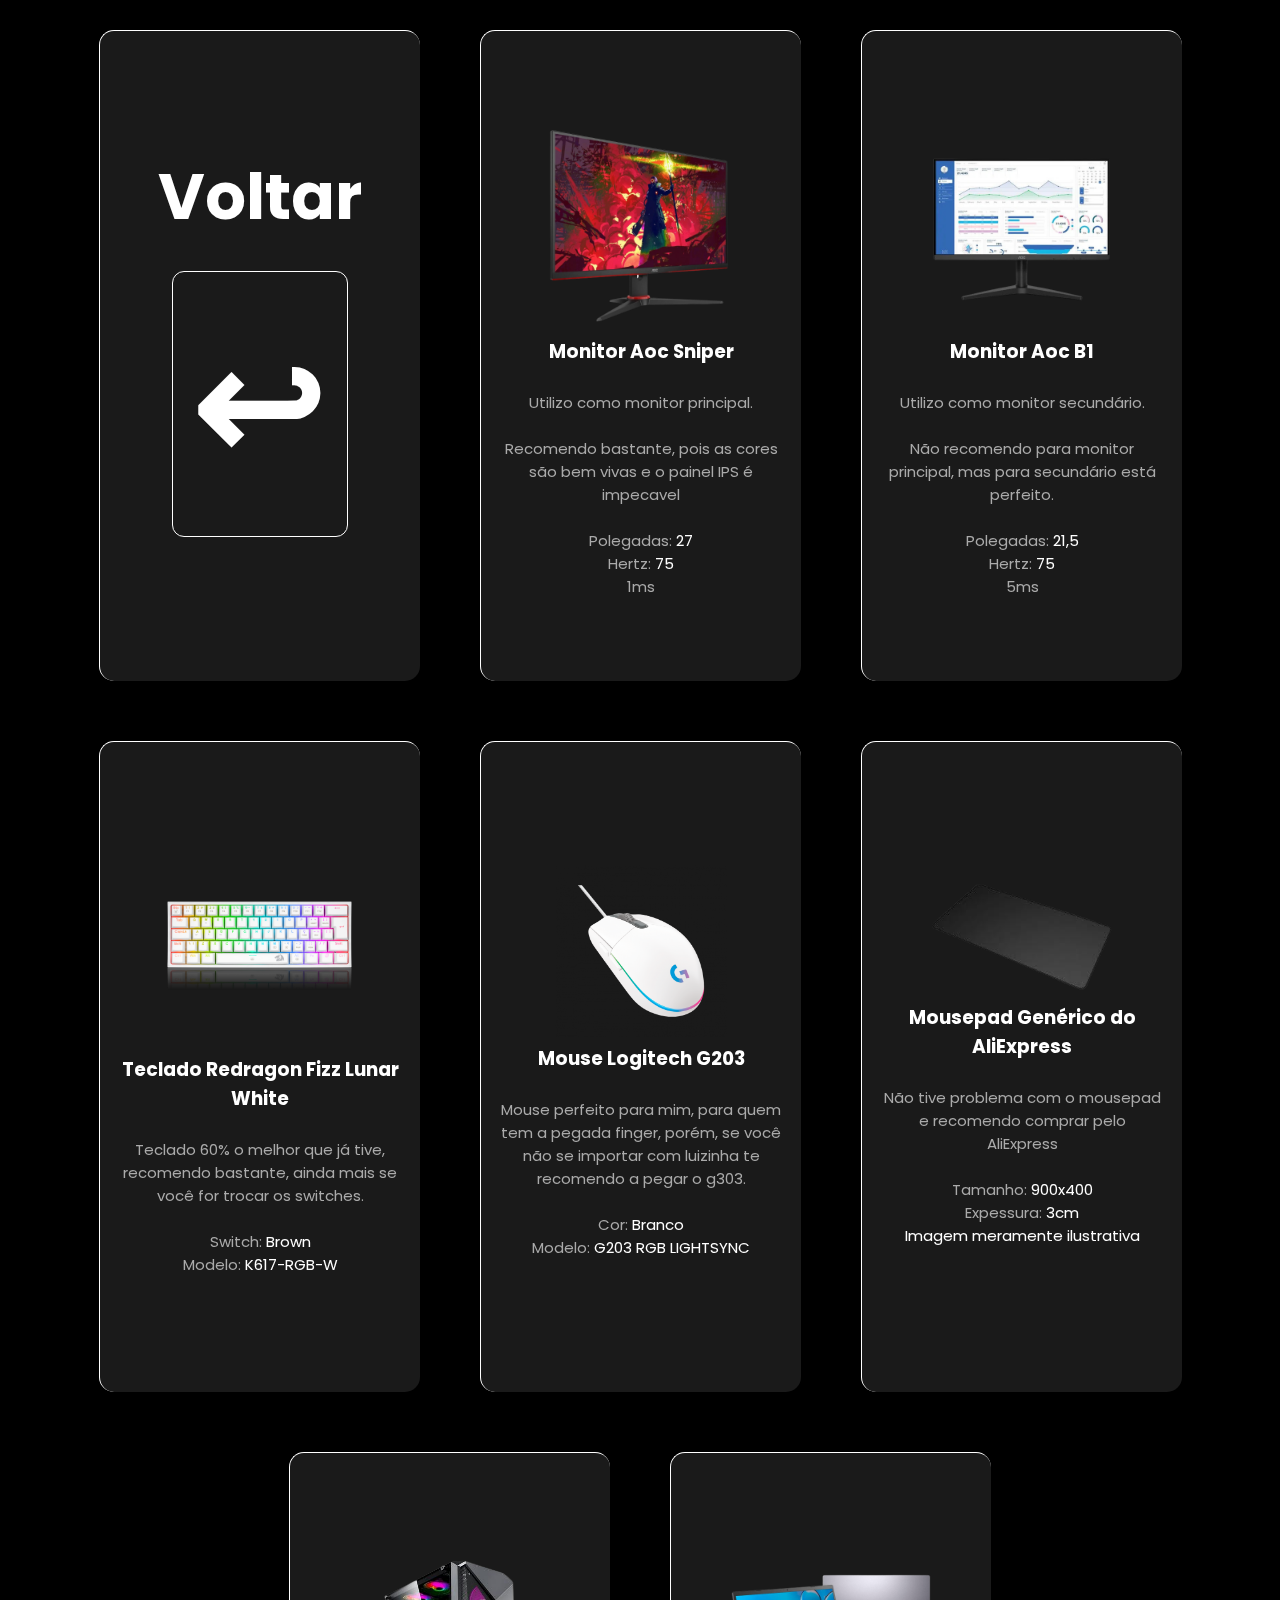
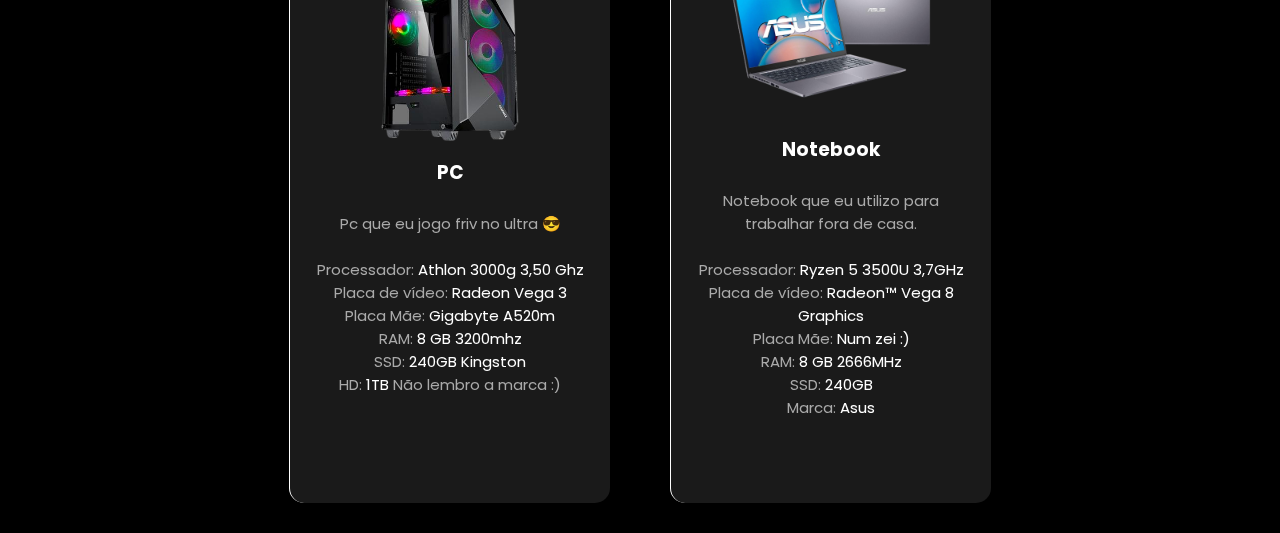
==== setup.html @ d5c881a3 "First commit" ====
<!DOCTYPE html>
<html lang="pt-br">
    <head>
        <link rel="preconnect" href="https://fonts.googleapis.com">
        <link rel="preconnect" href="https://fonts.gstatic.com" crossorigin>
        <link href="https://fonts.googleapis.com/css2?family=Poppins:wght@600&display=swap" rel="stylesheet">
        <link rel="preconnect" href="https://fonts.googleapis.com">
        <link rel="preconnect" href="https://fonts.gstatic.com" crossorigin>
        <link href="https://fonts.googleapis.com/css2?family=Rubik:wght@500&display=swap" rel="stylesheet">
        <link rel="stylesheet" href="css/style.css">
        <meta charset="UTF-8">
        <meta http-equiv="X-UA-Compatible" content="IE=edge">
        <meta name="viewport" content="width=device-width, initial-scale=1.0">
        <title>Setup - LorS</title>
    </head>
    <body>
        <div class="container">
            <div class="card">
                <div class="content">
                    <h1>Voltar</h1>
                    <h2><a href="index.html">↩</a></h2>
                </div>
            </div>
            <div class="card">
                <div class="content">
                    <br>
                    <img src="img/monitor.webp" alt="">
                    <h3>Monitor Aoc Sniper</h3>
                    <br>
                    <p>
                        Utilizo como monitor principal.
                        <br><br>
                        Recomendo bastante, pois as cores são bem vivas e o painel IPS é impecavel
                        <br>
                        <br>
                        Polegadas: <span style="color: white;">27</span>
                        <br>
                        Hertz: <span style="color: white;">75</span>
                        <br>
                        1ms
                    </p>
                </div>
            </div>
            <div class="card">
                <div class="content">
                    <br>
                    <img src="img/monitor2.webp" alt="">
                    <h3>Monitor Aoc B1</h3>
                    <br>
                    <p>
                        Utilizo como monitor secundário.
                        <br><br>
                        Não recomendo para monitor principal, mas para secundário está perfeito.
                        <br>
                        <br>
                        Polegadas: <span style="color: white;">21,5</span>
                        <br>
                        Hertz: <span style="color: white;">75</span>
                        <br>
                        5ms
                    </p>
                </div>
            </div>
            <div class="card">
                <div class="content">
                    <br>
                    <img src="img/teclado.webp" alt="">
                    <h3>Teclado Redragon Fizz Lunar White</h3>
                    <br>
                    <p>
                        Teclado 60% o melhor que já tive, recomendo bastante, ainda mais se você for trocar os switches.
                        <br>
                        <br>
                        Switch: <span class="white">Brown</span>
                        <br>
                        Modelo: <span class="white">K617-RGB-W</span>
                    </p>
                    <br>
                </div>
            </div>
            <div class="card">
                <div class="content">
                    <br>
                    <img src="img/mouse.webp" alt="">
                    <h3>Mouse Logitech G203</h3>
                    <br>
                    <p>
                        Mouse perfeito para mim, para quem tem a pegada finger, porém, se você não se importar com luizinha te recomendo a pegar o g303.
                        <br>
                        <br>
                        Cor: <span class="white">Branco</span>
                        <br>
                        Modelo: <span class="white">G203 RGB LIGHTSYNC</span>
                    </p>
                    <br>
                </div>
            </div>
            <div class="card">
                <div class="content">
                    <br>
                    <img src="img/mousepad.webp" alt="">
                    <h3>Mousepad Genérico do AliExpress</h3>
                    <br>
                    <p>
                        Não tive problema com o mousepad e recomendo comprar pelo AliExpress
                        <br>
                        <br>
                        Tamanho: <span class="white">900x400</span>
                        <br>
                        Expessura: <span class="white">3cm</span>
                        <br>
                        <span class="white">Imagem meramente ilustrativa</span>
                    </p>
                    <br>
                </div>
            </div>
            <div class="card">
                <div class="content">
                    <br>
                    <img src="img/pc.webp" alt="">
                    <h3>PC</h3>
                    <br>
                    <p>
                        Pc que eu jogo friv no ultra 😎
                        <br>
                        <br>
                        Processador: <span class="white">Athlon 3000g 3,50 Ghz </span>
                        <br>
                        Placa de vídeo: <span class="white">Radeon Vega 3</span>
                        <br>
                        Placa Mãe: <span class="white">Gigabyte A520m</span>
                        <br>
                        RAM: <span class="white">8 GB 3200mhz</span>
                        <br>
                        SSD: <span class="white">240GB Kingston</span>
                        <br>
                        HD: <span class="white">1TB</span> Não lembro a marca :)
                    </p>
                    <br>
                </div>
            </div>
            <div class="card">
                <div class="content">
                    <br>
                    <img src="img/notebook.webp" alt="">
                    <h3>Notebook</h3>
                    <br>
                    <p>
                        Notebook que eu utilizo para trabalhar fora de casa.
                        <br>
                        <br>
                        Processador: <span class="white">Ryzen 5 3500U 3,7GHz</span>
                        <br>
                        Placa de vídeo: <span class="white">Radeon™ Vega 8 Graphics</span>
                        <br>
                        Placa Mãe: <span class="white">Num zei :)</span>
                        <br>
                        RAM: <span class="white">8 GB 2666MHz</span>
                        <br>
                        SSD: <span class="white">240GB</span>
                        <br>
                        Marca: <span class="white">Asus</span>
                    </p>
                    <br>
                </div>
            </div>
        </div>
        <div class="area" >
                <ul class="circles">
                    <li></li>
                    <li></li>
                    <li></li>
                    <li></li>
                    <li></li>
                    <li></li>
                    <li></li>
                    <li></li>
                    <li></li>
                    <li></li>
                </ul>
        </div>

    <body>
        <div id="preloader">
            <div class="inner">
               <!-- HTML DA ANIMAÇÃO DO PRELOADER! -->
               <img src="img/load.gif">
            </div>
        </div>
    </body>
        <script src="js/preloader.js"></script>
        <script type="text/javascript" src="js/vanilla-tilts.js"></script>
        <script type="text/javascript">
        VanillaTilt.init(document.querySelectorAll(".card"), {
            max: 25,
            speed: 400,
        });
        
        </script>
    </body>
</html>
---- css/style.css ----
body{
	margin: 0;
	padding: 0;
	background-color: black;
	overflow-x:hidden;
    font-family: 'Poppins', sans-serif;
}

.white {
    color: white;
}

.logo-container{
    display: flex;
    justify-content: center;
}

.logo {
    width: 10em;
    margin-bottom: 50px;
}

.container {
    position: relative;
    display: flex;
    justify-content: center;
    align-items: center;
    max-width: 2000px;
    flex-wrap: wrap;
    z-index: 1;
}

.container .card {
    position: relative;
    width: 320px;
    height: 650px;
    margin: 30px;
    box-shadow: 20px 20px 50px rgba(0, 0, 0, 0.5);
    border-radius: 15px;
    background: rgba(255, 255, 255, 0.1);
    overflow: hidden;
    display: flex;
    justify-content: center;
    align-items: center;
    border-top: 1px solid rgb(255, 255, 255);
    border-left: 1px solid rgba(255,255,255);
    backdrop-filter: blur(5px);
}

.container .card .content img {
    width: 200px;
    border: 20px;
}

.container .card .content {
    padding: 20px;
    text-align: center;
    transition: 0.5;
    color: white;
}

.container .card .content p {
    margin-bottom: 10px;
    font-size: 15px;
    color: rgb(170, 170, 170);
}

.container .card .content h1
{
    margin-bottom: 40px ;
    font-size: 4em;
}

.container .card .content h2
{
    margin-bottom: 40px ;
    font-size: 10em;
}


.container .card .content a {
    border: 1px solid white;
    border-radius: 12px;
    padding: 20px;
    text-decoration: none;
    color: white;
    transition: 0.5s;
    cursor: pointer;
}

.container .card .content a:hover {
    background-color: white;
    color: black;
}


@import url('https://fonts.googleapis.com/css?family=Exo:400,700');

*{
    margin: 0px;
    padding: 0px;
}



.circles{
    position: absolute;
    top: 0;
    left: 0;
    width: 100%;
    height: 100%;
    overflow: hidden;
}

.circles li{
    position: absolute;
    display: block;
    list-style: none;
    width: 20px;
    height: 20px;
    background: rgb(255, 255, 255);
    animation: animate 25s linear infinite;
    bottom: -150px;
    
}

.circles li:nth-child(1){
    left: 25%;
    width: 80px;
    height: 80px;
    animation-delay: 0s;
}


.circles li:nth-child(2){
    left: 10%;
    width: 20px;
    height: 20px;
    animation-delay: 2s;
    animation-duration: 12s;
}

.circles li:nth-child(3){
    left: 70%;
    width: 20px;
    height: 20px;
    animation-delay: 4s;
}

.circles li:nth-child(4){
    left: 40%;
    width: 60px;
    height: 60px;
    animation-delay: 0s;
    animation-duration: 18s;
}

.circles li:nth-child(5){
    left: 65%;
    width: 20px;
    height: 20px;
    animation-delay: 0s;
}

.circles li:nth-child(6){
    left: 75%;
    width: 110px;
    height: 110px;
    animation-delay: 3s;
}

.circles li:nth-child(7){
    left: 35%;
    width: 150px;
    height: 150px;
    animation-delay: 7s;
}

.circles li:nth-child(8){
    left: 50%;
    width: 25px;
    height: 25px;
    animation-delay: 15s;
    animation-duration: 45s;
}

.circles li:nth-child(9){
    left: 20%;
    width: 15px;
    height: 15px;
    animation-delay: 2s;
    animation-duration: 35s;
}

.circles li:nth-child(10){
    left: 85%;
    width: 150px;
    height: 150px;
    animation-delay: 0s;
    animation-duration: 11s;
}



@keyframes animate {

    0%{
        transform: translateY(0) rotate(0deg);
        opacity: 1;
        border-radius: 0;
    }

    100%{
        transform: translateY(-1000px) rotate(720deg);
        opacity: 0;
        border-radius: 50%;
    }

}

#preloader {
    position:fixed;
    top:0;
    left:0;
    right:0;
    bottom:0;
    background-color: black; /* cor do background que vai ocupar o body */
    z-index:999; /* z-index para jogar para frente e sobrepor tudo */
}
#preloader .inner {
    position: absolute;
    top: 50%; /* centralizar a parte interna do preload (onde fica a animação)*/
    left: 50%;
    transform: translate(-50%, -50%);  
}
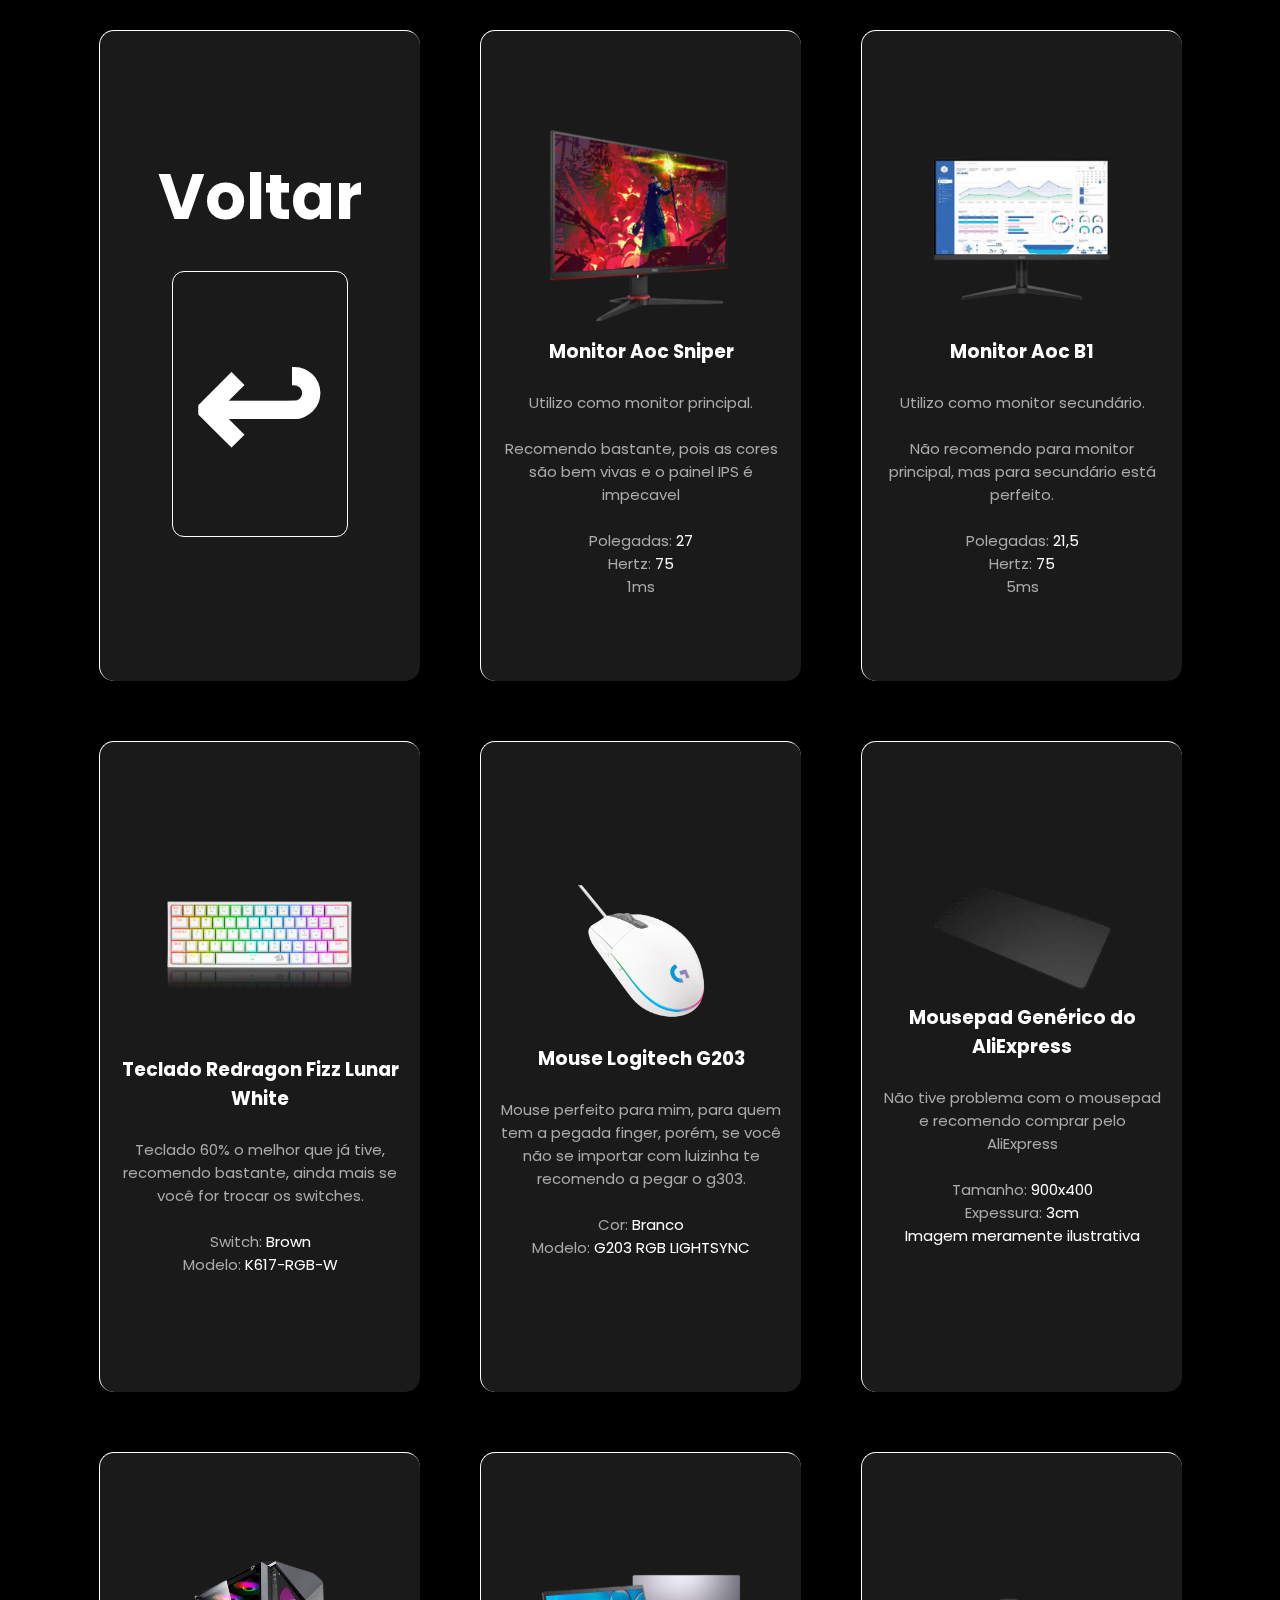
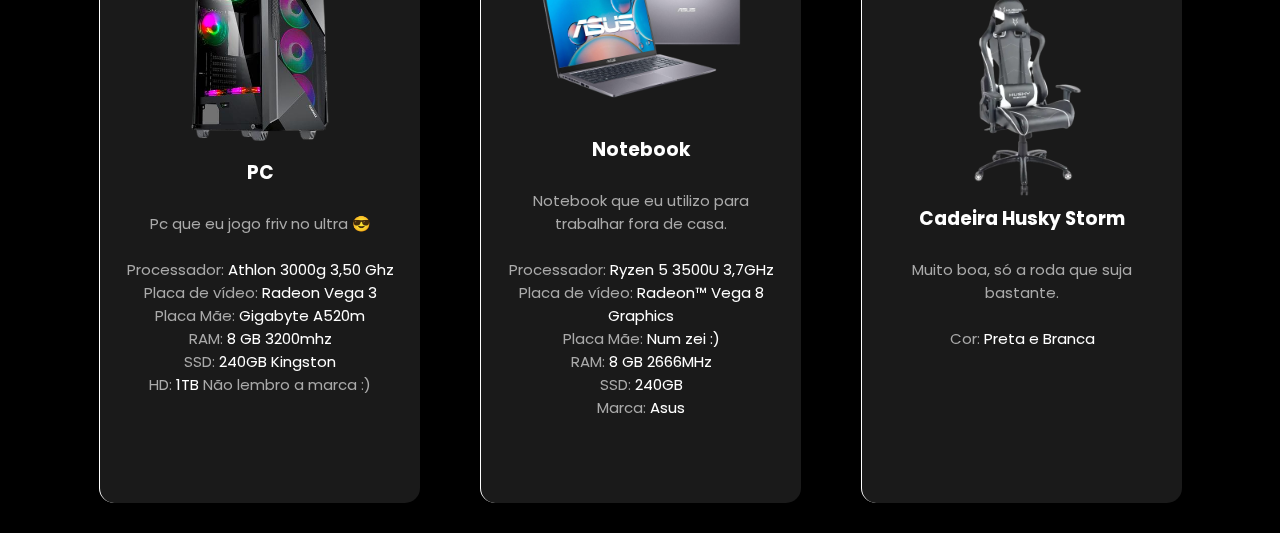
==== commit 7cd174a7: "Second commit" ====
--- a/setup.html
+++ b/setup.html
@@ -164,6 +164,21 @@
                     <br>
                 </div>
             </div>
+            <div class="card">
+                <div class="content">
+                    <br>
+                    <img src="img/cadeira.webp" alt="">
+                    <h3>Cadeira Husky Storm</h3>
+                    <br>
+                    <p>
+                        Muito boa, só a roda que suja bastante.
+                        <br>
+                        <br>
+                        Cor: <span class="white">Preta e Branca</span>
+                    </p>
+                    <br>
+                </div>
+            </div>
         </div>
         <div class="area" >
                 <ul class="circles">
